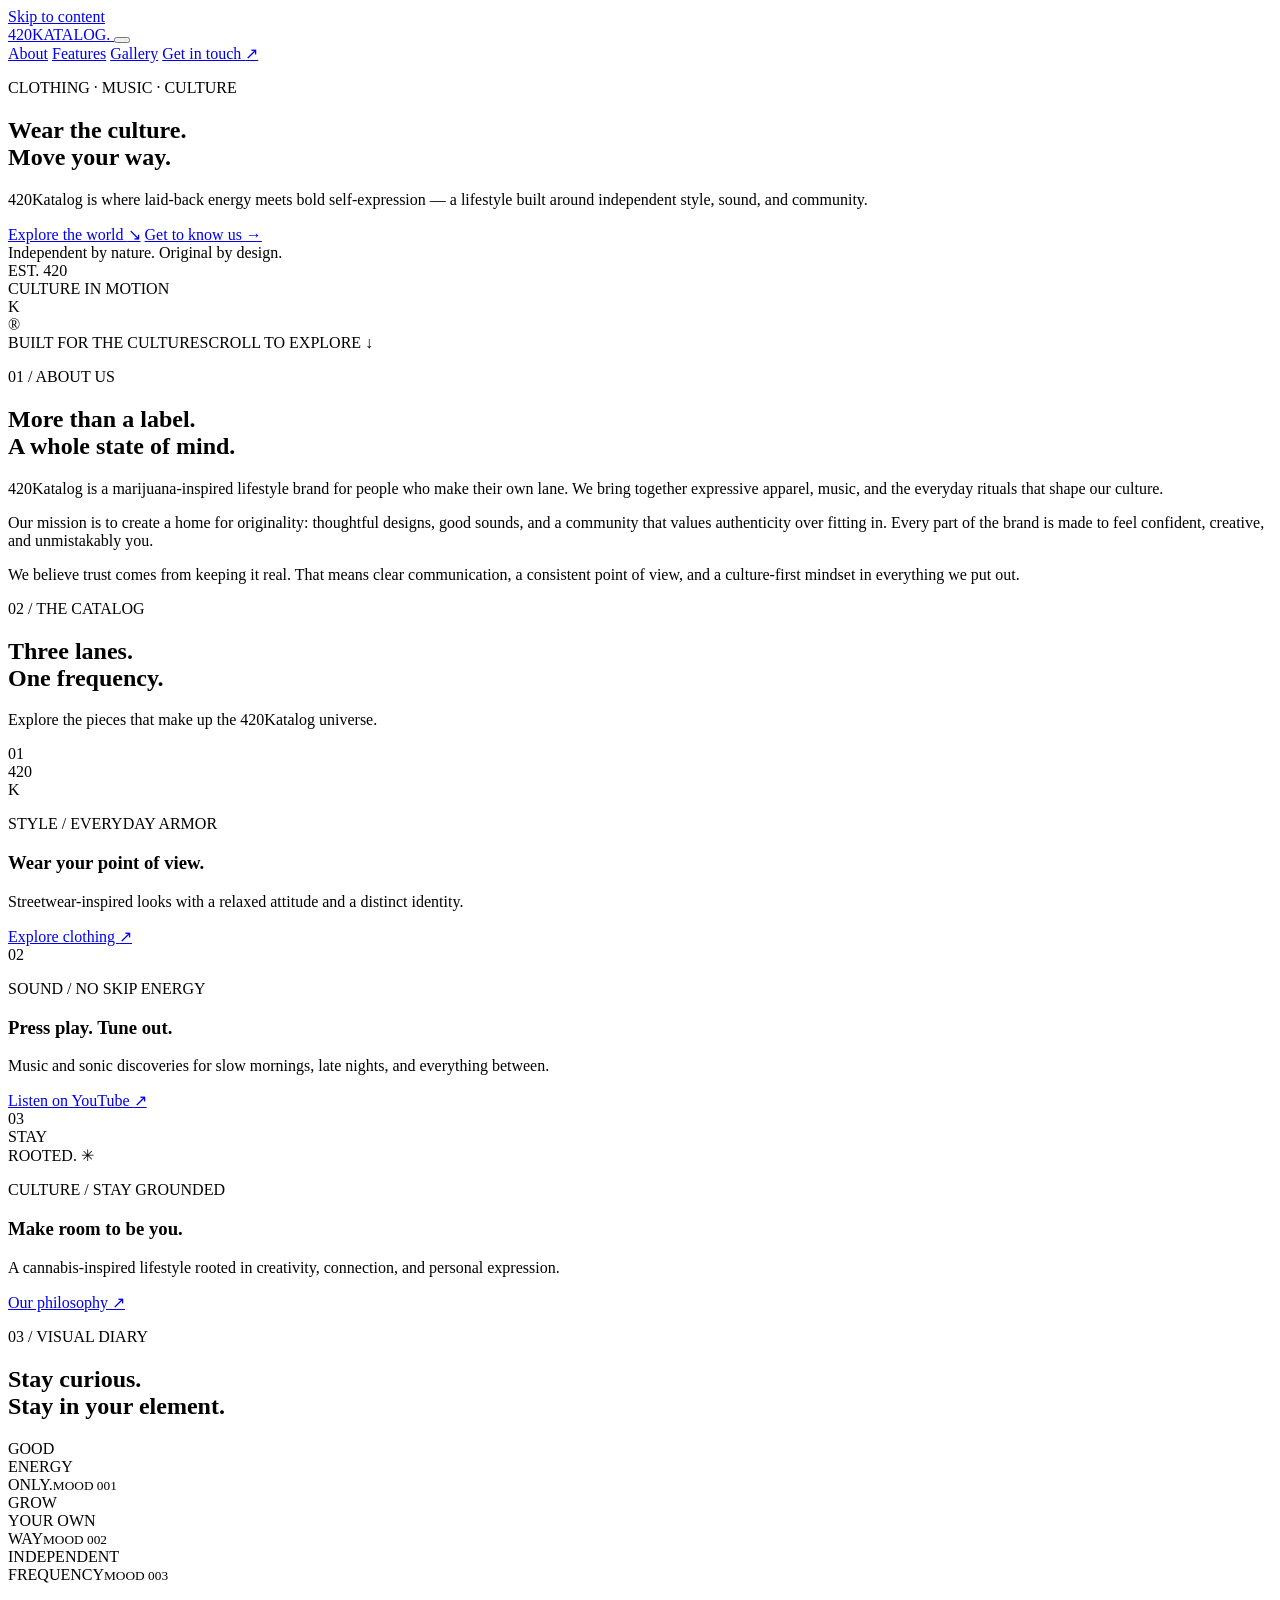
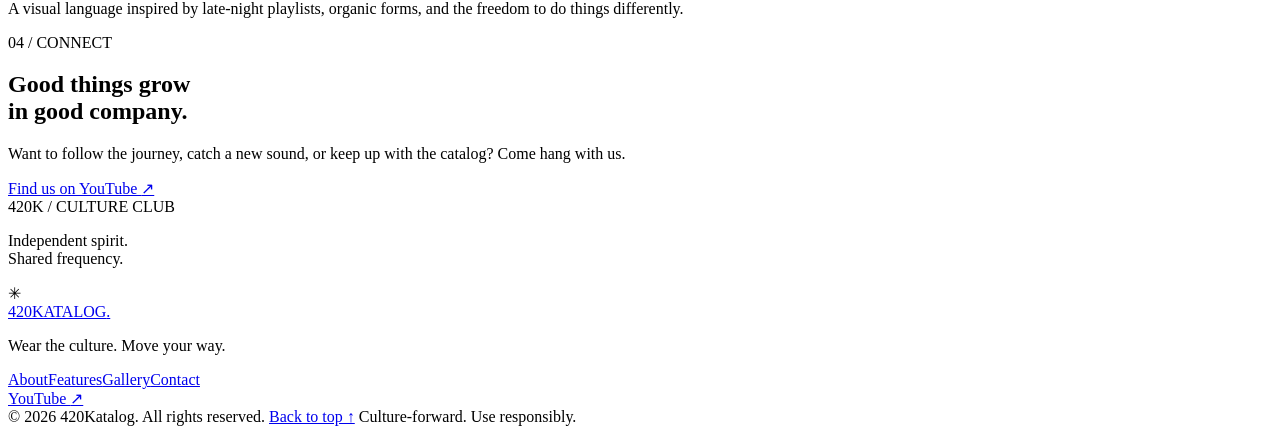
==== index.html @ f1683458 "Add files via upload" ====
<!doctype html>
<html lang="en">
<head>
  <meta charset="utf-8">
  <meta name="viewport" content="width=device-width, initial-scale=1">
  <meta name="theme-color" content="#10130f">
  <meta name="description" content="420Katalog — a cannabis-inspired lifestyle brand bringing together clothing, sound, and culture.">
  <title>420Katalog — Wear the Culture</title>
  <link rel="preconnect" href="https://fonts.googleapis.com">
  <link rel="preconnect" href="https://fonts.gstatic.com" crossorigin>
  <link href="https://fonts.googleapis.com/css2?family=DM+Sans:wght@400;500;600;700&family=Space+Grotesk:wght@400;500;600;700&display=swap" rel="stylesheet">
  <link rel="stylesheet" href="style.css">
  <script src="script.js" defer></script>
</head>
<body>
  <a class="skip-link" href="#main">Skip to content</a>

  <header class="site-header" id="top">
    <div class="nav-wrap container">
      <a class="brand" href="#top" aria-label="420Katalog home">
        <span class="brand-mark" aria-hidden="true">420</span><span class="brand-name">KATALOG<span class="brand-period">.</span></span>
      </a>

      <button class="menu-toggle" type="button" aria-expanded="false" aria-controls="primary-nav" aria-label="Open navigation">
        <span></span><span></span>
      </button>

      <nav class="primary-nav" id="primary-nav" aria-label="Main navigation">
        <a href="#about">About</a>
        <a href="#features">Features</a>
        <a href="#gallery">Gallery</a>
        <a href="#contact" class="nav-contact">Get in touch <span aria-hidden="true">↗</span></a>
      </nav>
    </div>
  </header>

  <main id="main">
    <section class="hero section-shell" aria-labelledby="hero-title">
      <div class="hero-glow hero-glow-one" aria-hidden="true"></div>
      <div class="hero-glow hero-glow-two" aria-hidden="true"></div>
      <div class="hero-grid container">
        <div class="hero-copy">
          <p class="eyebrow"><span class="eyebrow-line"></span> CLOTHING · MUSIC · CULTURE</p>
          <h1 id="hero-title">Wear the culture.<br><span>Move your way.</span></h1>
          <p class="hero-subtitle">420Katalog is where laid-back energy meets bold self-expression — a lifestyle built around independent style, sound, and community.</p>
          <div class="hero-actions">
            <a class="button button-primary" href="#features">Explore the world <span aria-hidden="true">↘</span></a>
            <a class="text-link" href="#about">Get to know us <span aria-hidden="true">→</span></a>
          </div>
          <div class="hero-note"><span class="status-dot"></span> Independent by nature. Original by design.</div>
        </div>

        <div class="hero-art" aria-label="Abstract green botanical-inspired artwork">
          <div class="art-orbit orbit-a"></div>
          <div class="art-orbit orbit-b"></div>
          <div class="art-sun"></div>
          <div class="art-leaf leaf-one"></div>
          <div class="art-leaf leaf-two"></div>
          <div class="art-leaf leaf-three"></div>
          <div class="art-label label-top">EST. 420</div>
          <div class="art-label label-bottom">CULTURE IN MOTION</div>
          <div class="art-stamp">K<br><span>®</span></div>
        </div>
      </div>
      <div class="hero-bottom container">
        <span>BUILT FOR THE CULTURE</span><span class="scroll-cue">SCROLL TO EXPLORE <span aria-hidden="true">↓</span></span>
      </div>
    </section>

    <section class="intro section-pad" id="about" aria-labelledby="about-title">
      <div class="container intro-grid">
        <div>
          <p class="eyebrow">01 / ABOUT US</p>
          <h2 id="about-title">More than a label.<br><span>A whole state of mind.</span></h2>
        </div>
        <div class="intro-copy">
          <p class="lead">420Katalog is a marijuana-inspired lifestyle brand for people who make their own lane. We bring together expressive apparel, music, and the everyday rituals that shape our culture.</p>
          <p>Our mission is to create a home for originality: thoughtful designs, good sounds, and a community that values authenticity over fitting in. Every part of the brand is made to feel confident, creative, and unmistakably you.</p>
          <p>We believe trust comes from keeping it real. That means clear communication, a consistent point of view, and a culture-first mindset in everything we put out.</p>
        </div>
      </div>
    </section>

    <section class="features section-pad" id="features" aria-labelledby="features-title">
      <div class="container">
        <div class="section-heading">
          <div>
            <p class="eyebrow">02 / THE CATALOG</p>
            <h2 id="features-title">Three lanes.<br><span>One frequency.</span></h2>
          </div>
          <p class="section-aside">Explore the pieces that make up the 420Katalog universe.</p>
        </div>

        <div class="feature-grid">
          <article class="feature-card feature-clothing">
            <div class="feature-number">01</div>
            <div class="feature-visual visual-shirt" aria-hidden="true">
              <div class="shirt-shape"><span>420<br>K</span></div>
              <span class="visual-ring"></span>
            </div>
            <div class="feature-content">
              <p class="card-kicker">STYLE / EVERYDAY ARMOR</p>
              <h3>Wear your point of view.</h3>
              <p>Streetwear-inspired looks with a relaxed attitude and a distinct identity.</p>
              <a href="#contact" class="card-link">Explore clothing <span aria-hidden="true">↗</span></a>
            </div>
          </article>

          <article class="feature-card feature-music">
            <div class="feature-number">02</div>
            <div class="feature-visual visual-music" aria-hidden="true">
              <div class="record record-one"></div><div class="record record-two"></div>
              <div class="sound-bars"><i></i><i></i><i></i><i></i><i></i><i></i><i></i><i></i><i></i></div>
            </div>
            <div class="feature-content">
              <p class="card-kicker">SOUND / NO SKIP ENERGY</p>
              <h3>Press play. Tune out.</h3>
              <p>Music and sonic discoveries for slow mornings, late nights, and everything between.</p>
              <a href="https://www.youtube.com/channel/UC2AErrC8AarWDsMdw_WNsXw" target="_blank" rel="noopener noreferrer" class="card-link">Listen on YouTube <span aria-hidden="true">↗</span></a>
            </div>
          </article>

          <article class="feature-card feature-culture">
            <div class="feature-number">03</div>
            <div class="feature-visual visual-culture" aria-hidden="true">
              <div class="culture-circle circle-one"></div><div class="culture-circle circle-two"></div>
              <span class="culture-word">STAY<br>ROOTED.</span>
              <span class="culture-spark">✳</span>
            </div>
            <div class="feature-content">
              <p class="card-kicker">CULTURE / STAY GROUNDED</p>
              <h3>Make room to be you.</h3>
              <p>A cannabis-inspired lifestyle rooted in creativity, connection, and personal expression.</p>
              <a href="#about" class="card-link">Our philosophy <span aria-hidden="true">↗</span></a>
            </div>
          </article>
        </div>
      </div>
    </section>

    <section class="manifesto section-pad" id="gallery" aria-labelledby="gallery-title">
      <div class="container manifesto-inner">
        <p class="eyebrow">03 / VISUAL DIARY</p>
        <h2 id="gallery-title">Stay curious.<br><span>Stay in your element.</span></h2>
        <div class="gallery-strip" aria-label="Abstract brand moodboard">
          <div class="gallery-tile tile-type"><span>GOOD<br>ENERGY<br>ONLY.</span><small>MOOD 001</small></div>
          <div class="gallery-tile tile-green"><div class="tile-sun"></div><span>GROW<br>YOUR OWN<br>WAY</span><small>MOOD 002</small></div>
          <div class="gallery-tile tile-dark"><div class="tile-spiral"></div><span>INDEPENDENT<br>FREQUENCY</span><small>MOOD 003</small></div>
        </div>
        <p class="gallery-caption">A visual language inspired by late-night playlists, organic forms, and the freedom to do things differently.</p>
      </div>
    </section>

    <section class="contact section-pad" id="contact" aria-labelledby="contact-title">
      <div class="container contact-panel">
        <div class="contact-orb" aria-hidden="true"></div>
        <div class="contact-content">
          <p class="eyebrow">04 / CONNECT</p>
          <h2 id="contact-title">Good things grow<br><span>in good company.</span></h2>
          <p>Want to follow the journey, catch a new sound, or keep up with the catalog? Come hang with us.</p>
          <a class="button button-primary" href="https://www.youtube.com/channel/UC2AErrC8AarWDsMdw_WNsXw" target="_blank" rel="noopener noreferrer">Find us on YouTube <span aria-hidden="true">↗</span></a>
        </div>
        <div class="contact-side">
          <span class="contact-index">420K / CULTURE CLUB</span>
          <p>Independent spirit.<br>Shared frequency.</p>
          <span class="contact-symbol" aria-hidden="true">✳</span>
        </div>
      </div>
    </section>
  </main>

  <footer class="site-footer">
    <div class="container footer-main">
      <a class="brand" href="#top" aria-label="420Katalog back to top">
        <span class="brand-mark" aria-hidden="true">420</span><span class="brand-name">KATALOG<span class="brand-period">.</span></span>
      </a>
      <p class="footer-tagline">Wear the culture. Move your way.</p>
      <nav class="footer-nav" aria-label="Footer navigation">
        <a href="#about">About</a><a href="#features">Features</a><a href="#gallery">Gallery</a><a href="#contact">Contact</a>
      </nav>
      <a class="social-link" href="https://www.youtube.com/channel/UC2AErrC8AarWDsMdw_WNsXw" target="_blank" rel="noopener noreferrer">YouTube <span aria-hidden="true">↗</span></a>
    </div>
    <div class="container footer-bottom">
      <span>© <span id="year">2026</span> 420Katalog. All rights reserved.</span>
      <a href="#top">Back to top ↑</a>
      <span class="footer-note">Culture-forward. Use responsibly.</span>
    </div>
  </footer>
</body>
</html>
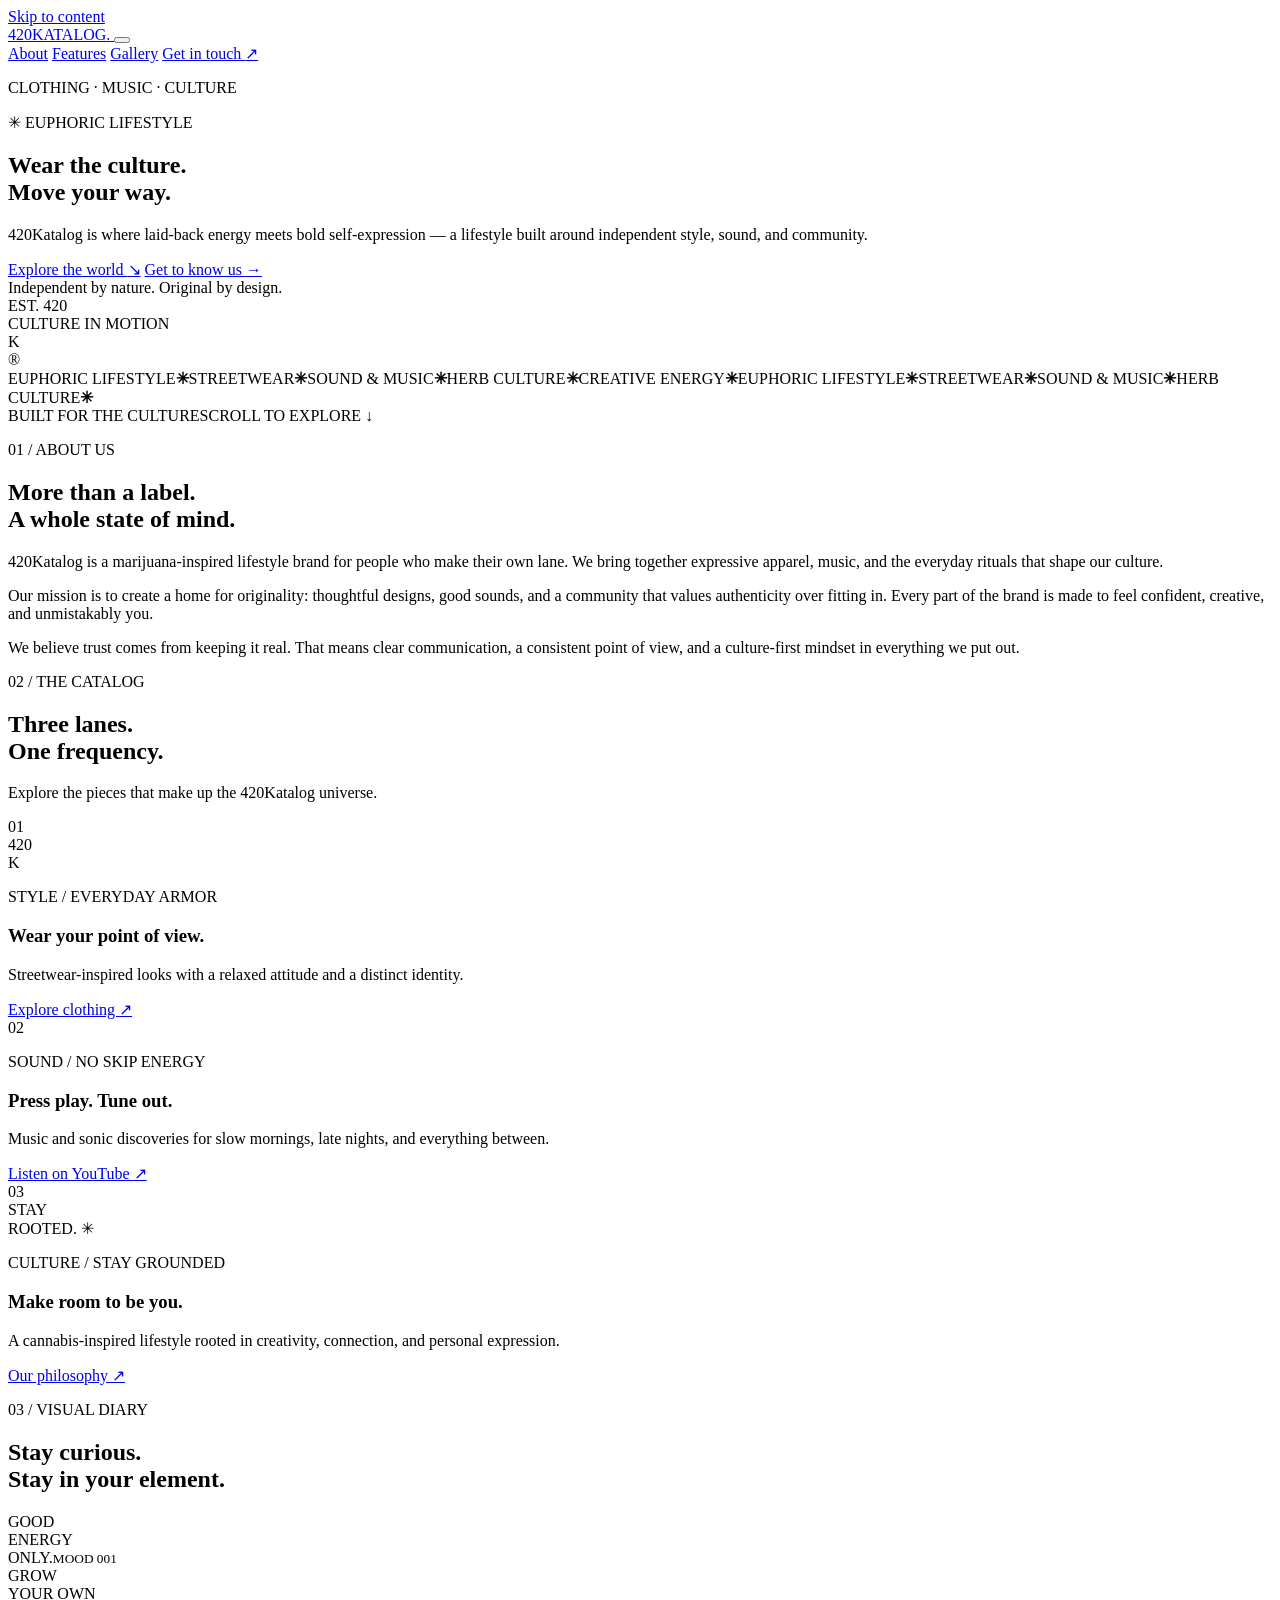
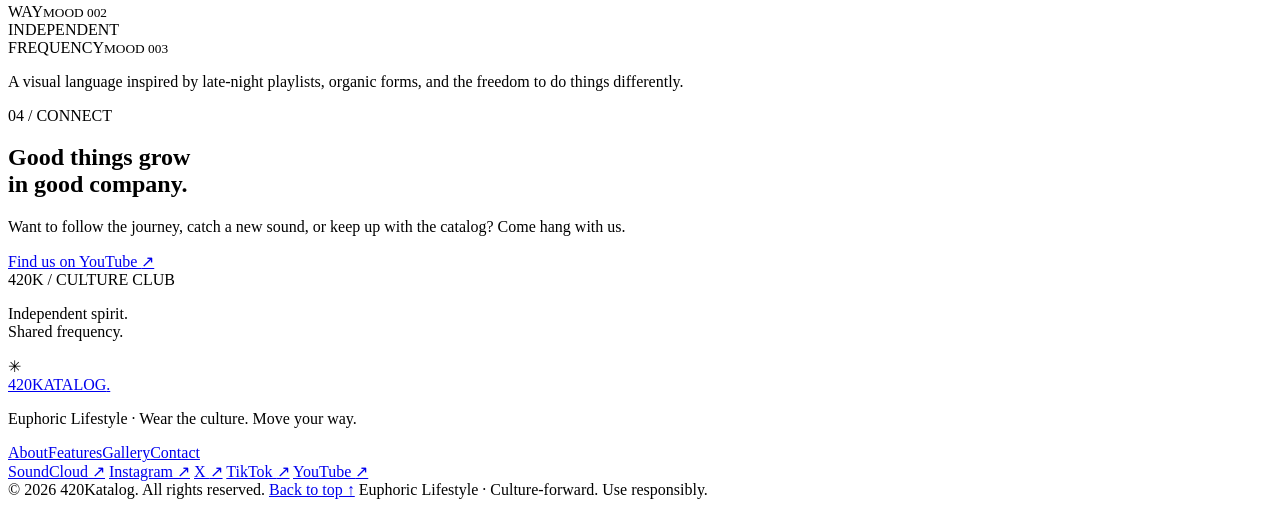
==== commit 0711d46d: "Add files via upload" ====
--- a/index.html
+++ b/index.html
@@ -5,7 +5,7 @@
   <meta name="viewport" content="width=device-width, initial-scale=1">
   <meta name="theme-color" content="#10130f">
   <meta name="description" content="420Katalog — a cannabis-inspired lifestyle brand bringing together clothing, sound, and culture.">
-  <title>420Katalog — Wear the Culture</title>
+  <title>420Katalog — Euphoric Lifestyle</title>
   <link rel="preconnect" href="https://fonts.googleapis.com">
   <link rel="preconnect" href="https://fonts.gstatic.com" crossorigin>
   <link href="https://fonts.googleapis.com/css2?family=DM+Sans:wght@400;500;600;700&family=Space+Grotesk:wght@400;500;600;700&display=swap" rel="stylesheet">
@@ -41,6 +41,7 @@
       <div class="hero-grid container">
         <div class="hero-copy">
           <p class="eyebrow"><span class="eyebrow-line"></span> CLOTHING · MUSIC · CULTURE</p>
+          <p class="slogan-chip"><span aria-hidden="true">✳</span> EUPHORIC LIFESTYLE</p>
           <h1 id="hero-title">Wear the culture.<br><span>Move your way.</span></h1>
           <p class="hero-subtitle">420Katalog is where laid-back energy meets bold self-expression — a lifestyle built around independent style, sound, and community.</p>
           <div class="hero-actions">
@@ -62,6 +63,9 @@
           <div class="art-stamp">K<br><span>®</span></div>
         </div>
       </div>
+      <div class="culture-ticker" aria-label="Euphoric Lifestyle, streetwear, sound, herb, culture">
+      <div class="ticker-track"><span>EUPHORIC LIFESTYLE</span><b>✳</b><span>STREETWEAR</span><b>✳</b><span>SOUND &amp; MUSIC</span><b>✳</b><span>HERB CULTURE</span><b>✳</b><span>CREATIVE ENERGY</span><b>✳</b><span>EUPHORIC LIFESTYLE</span><b>✳</b><span>STREETWEAR</span><b>✳</b><span>SOUND &amp; MUSIC</span><b>✳</b><span>HERB CULTURE</span><b>✳</b></div>
+    </div>
       <div class="hero-bottom container">
         <span>BUILT FOR THE CULTURE</span><span class="scroll-cue">SCROLL TO EXPLORE <span aria-hidden="true">↓</span></span>
       </div>
@@ -174,16 +178,22 @@
       <a class="brand" href="#top" aria-label="420Katalog back to top">
         <span class="brand-mark" aria-hidden="true">420</span><span class="brand-name">KATALOG<span class="brand-period">.</span></span>
       </a>
-      <p class="footer-tagline">Wear the culture. Move your way.</p>
+      <p class="footer-tagline">Euphoric Lifestyle<span> · Wear the culture. Move your way.</span></p>
       <nav class="footer-nav" aria-label="Footer navigation">
         <a href="#about">About</a><a href="#features">Features</a><a href="#gallery">Gallery</a><a href="#contact">Contact</a>
       </nav>
-      <a class="social-link" href="https://www.youtube.com/channel/UC2AErrC8AarWDsMdw_WNsXw" target="_blank" rel="noopener noreferrer">YouTube <span aria-hidden="true">↗</span></a>
+      <nav class="social-links" aria-label="420Katalog social media">
+        <a class="social-link" href="https://soundcloud.com/xansinmyksubis" target="_blank" rel="noopener noreferrer">SoundCloud <span aria-hidden="true">↗</span></a>
+        <a class="social-link" href="https://www.instagram.com/whon_4dhawin/" target="_blank" rel="noopener noreferrer">Instagram <span aria-hidden="true">↗</span></a>
+        <a class="social-link" href="https://x.com/wangan_whon" target="_blank" rel="noopener noreferrer">X <span aria-hidden="true">↗</span></a>
+        <a class="social-link" href="https://www.tiktok.com/@whon4_dhawin" target="_blank" rel="noopener noreferrer">TikTok <span aria-hidden="true">↗</span></a>
+        <a class="social-link" href="https://www.youtube.com/channel/UC2AErrC8AarWDsMdw_WNsXw" target="_blank" rel="noopener noreferrer">YouTube <span aria-hidden="true">↗</span></a>
+      </nav>
     </div>
     <div class="container footer-bottom">
       <span>© <span id="year">2026</span> 420Katalog. All rights reserved.</span>
       <a href="#top">Back to top ↑</a>
-      <span class="footer-note">Culture-forward. Use responsibly.</span>
+      <span class="footer-note">Euphoric Lifestyle · Culture-forward. Use responsibly.</span>
     </div>
   </footer>
 </body>
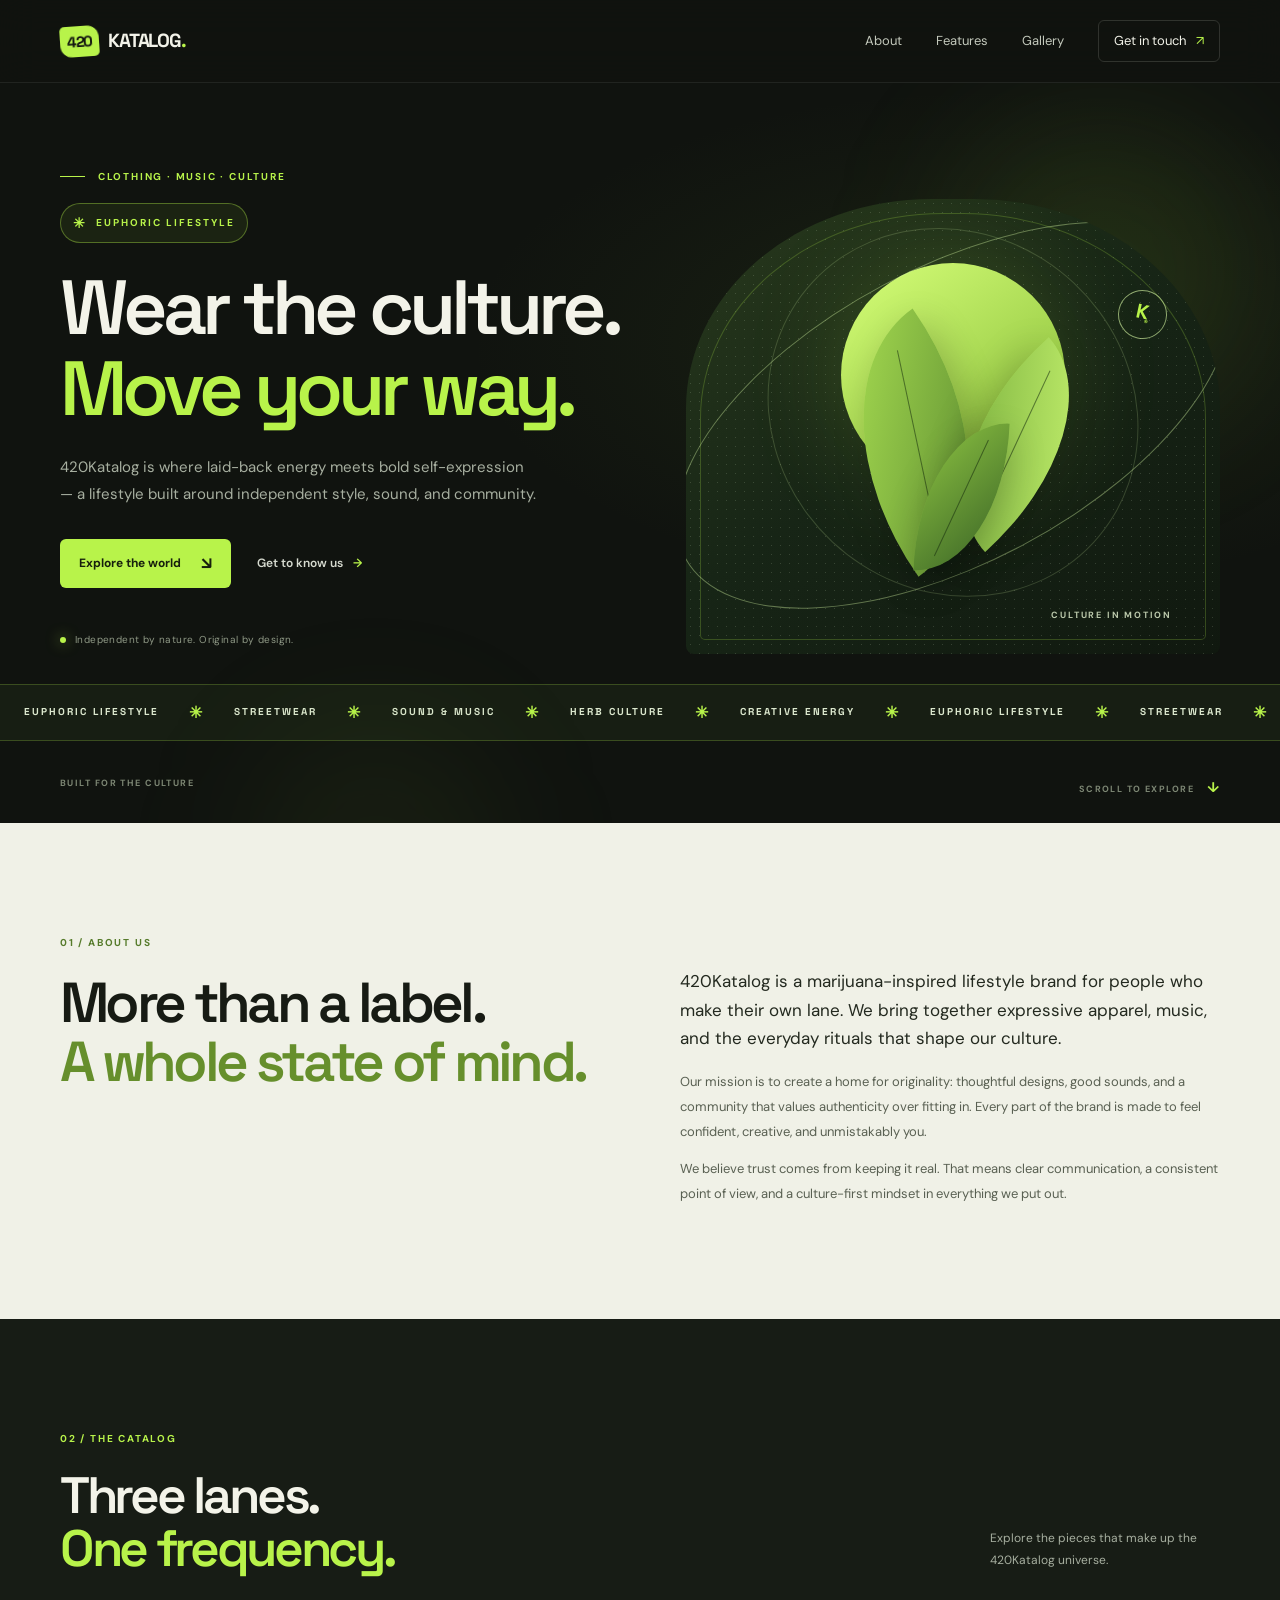
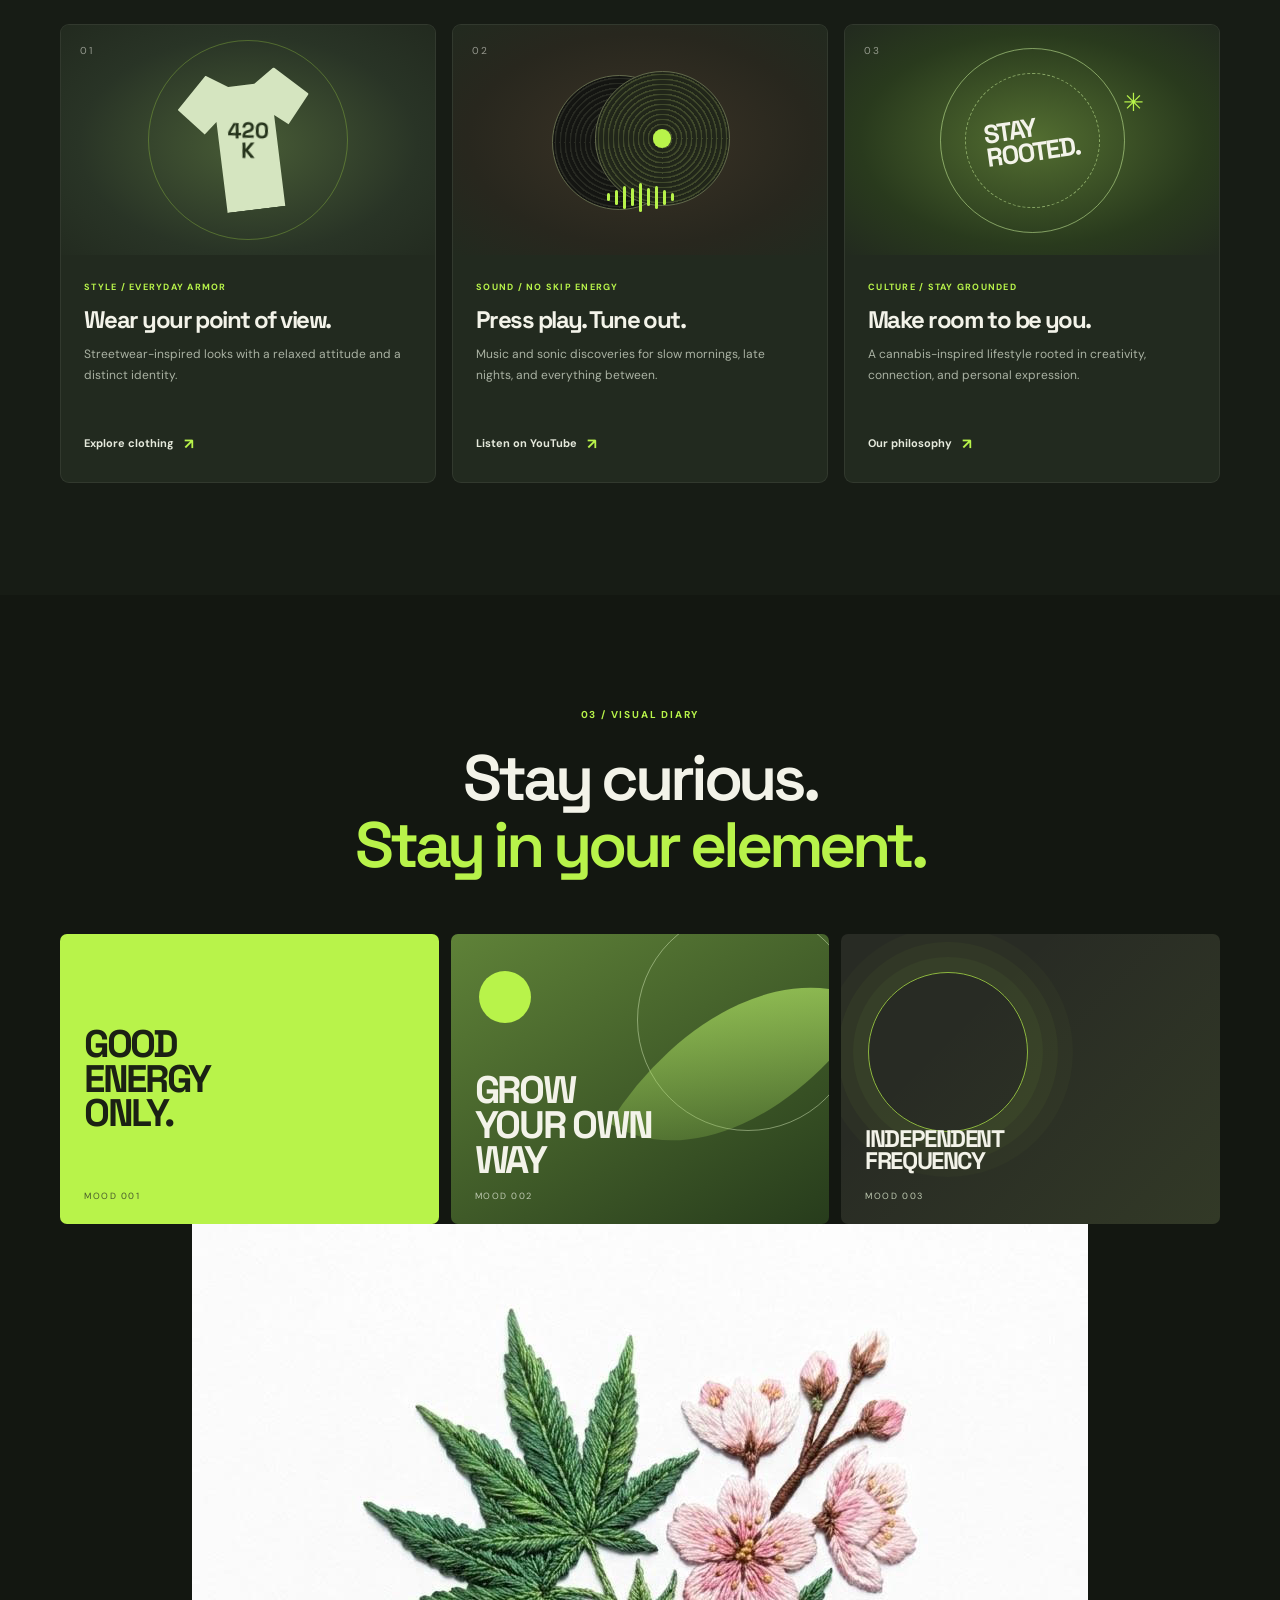
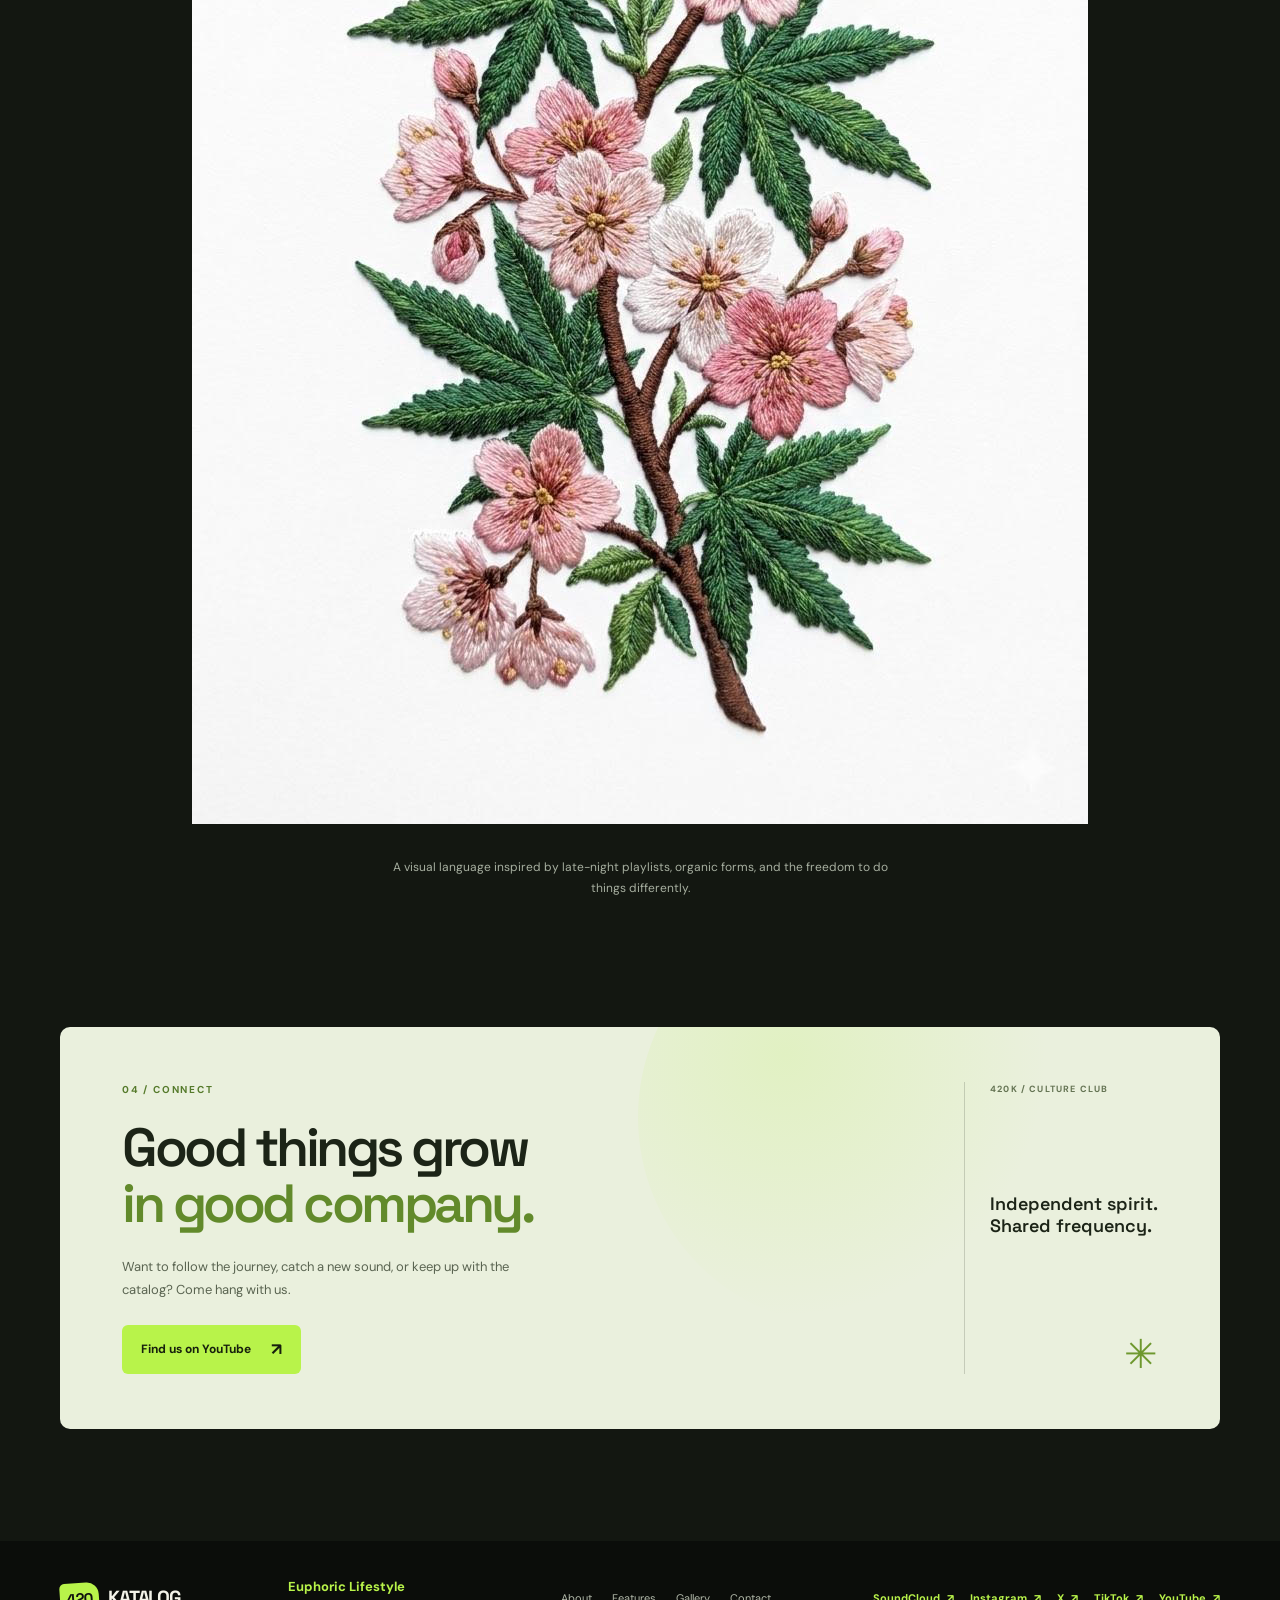
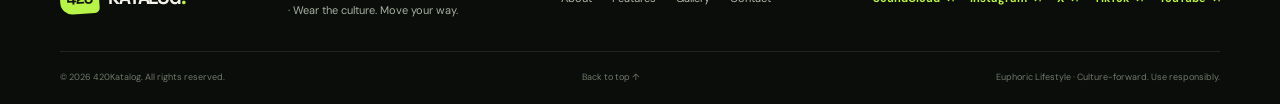
==== commit 84a131de: "Add cherry blossom image to gallery section" ====
--- a/index.html
+++ b/index.html
@@ -151,6 +151,9 @@
           <div class="gallery-tile tile-green"><div class="tile-sun"></div><span>GROW<br>YOUR OWN<br>WAY</span><small>MOOD 002</small></div>
           <div class="gallery-tile tile-dark"><div class="tile-spiral"></div><span>INDEPENDENT<br>FREQUENCY</span><small>MOOD 003</small></div>
         </div>
+        <div class="gallery-photo">
+    <img src="cherry%20blossom.jpg" alt="Cherry blossom embroidery with green leaves">
+</div>
         <p class="gallery-caption">A visual language inspired by late-night playlists, organic forms, and the freedom to do things differently.</p>
       </div>
     </section>
--- a/style.css
+++ b/style.css
@@ -0,0 +1,238 @@
+/* 420Katalog — responsive single-page brand site */
+:root {
+  --bg: #10130f;
+  --bg-soft: #171c15;
+  --panel: #1d241b;
+  --text: #f3f3e9;
+  --muted: #a7afa0;
+  --green: #b8f34a;
+  --green-dark: #6e9f24;
+  --line: rgba(243, 243, 233, .14);
+  --font-display: "Space Grotesk", Arial, sans-serif;
+  --font-body: "DM Sans", Arial, sans-serif;
+  --container: 1160px;
+}
+* { box-sizing: border-box; }
+html { scroll-behavior: smooth; scroll-padding-top: 88px; }
+body { margin: 0; background: var(--bg); color: var(--text); font-family: var(--font-body); line-height: 1.6; -webkit-font-smoothing: antialiased; }
+a { color: inherit; text-decoration: none; }
+button, a { -webkit-tap-highlight-color: transparent; }
+a:focus-visible, button:focus-visible { outline: 2px solid var(--green); outline-offset: 4px; }
+.container { width: min(var(--container), calc(100% - 48px)); margin-inline: auto; }
+.section-pad { padding: 112px 0; }
+.skip-link { position: absolute; top: -60px; left: 16px; z-index: 100; padding: 10px 14px; color: var(--bg); background: var(--green); border-radius: 8px; }
+.skip-link:focus { top: 12px; }
+.site-header { position: sticky; top: 0; z-index: 50; background: rgba(16, 19, 15, .88); backdrop-filter: blur(18px); border-bottom: 1px solid rgba(243,243,233,.08); }
+.nav-wrap { min-height: 82px; display: flex; align-items: center; justify-content: space-between; gap: 28px; }
+.brand { display: inline-flex; align-items: center; gap: 9px; flex-shrink: 0; font-family: var(--font-display); font-weight: 700; letter-spacing: -.05em; }
+.brand-mark { display: grid; place-items: center; width: 39px; height: 31px; background: var(--green); color: var(--bg); font-size: 15px; letter-spacing: -.08em; border-radius: 5px 12px 5px 12px; transform: rotate(-4deg); }
+.brand-name { font-size: 19px; letter-spacing: -.06em; }
+.brand-period { color: var(--green); }
+.primary-nav { display: flex; align-items: center; gap: 34px; font-size: 13px; color: #c4c9bc; }
+.primary-nav a, .footer-nav a, .social-link { transition: color .2s ease; }
+.primary-nav a:hover, .footer-nav a:hover, .social-link:hover { color: var(--green); }
+.nav-contact { border: 1px solid var(--line); padding: 10px 15px; border-radius: 6px; color: var(--text) !important; }
+.nav-contact span { color: var(--green); margin-left: 7px; }
+.menu-toggle { display: none; }
+.hero { position: relative; overflow: hidden; padding: 86px 0 24px; background: radial-gradient(ellipse at 77% 35%, rgba(87, 125, 42, .14), transparent 37%), var(--bg); }
+.hero-grid { position: relative; z-index: 1; min-height: 500px; display: grid; grid-template-columns: 1.04fr .96fr; align-items: center; gap: 48px; }
+.hero-copy { padding: 0 0 36px; }
+.eyebrow { margin: 0 0 22px; color: var(--green); font-size: 10px; font-weight: 700; letter-spacing: .18em; }
+.eyebrow-line { display: inline-block; width: 25px; height: 1px; margin: 0 9px 3px 0; background: var(--green); }
+h1, h2, h3, p { margin-top: 0; }
+h1, h2, h3 { font-family: var(--font-display); letter-spacing: -.065em; line-height: 1.05; }
+h1 { max-width: 680px; margin-bottom: 25px; font-size: clamp(3.3rem, 6vw, 5.7rem); font-weight: 600; }
+h1 span, h2 span { color: var(--green); }
+.hero-subtitle { max-width: 480px; color: var(--muted); font-size: 15px; line-height: 1.8; }
+.hero-actions { display: flex; align-items: center; flex-wrap: wrap; gap: 26px; margin-top: 31px; }
+.button { min-height: 49px; display: inline-flex; align-items: center; justify-content: center; gap: 20px; padding: 0 19px; border-radius: 6px; font-size: 12px; font-weight: 700; transition: transform .2s ease, background .2s ease; }
+.button:hover { transform: translateY(-2px); }
+.button-primary { background: var(--green); color: #17200d; }
+.button-primary:hover { background: #cbff6b; }
+.button span { font-size: 17px; }
+.text-link { color: #d7dbd0; font-size: 12px; font-weight: 600; }
+.text-link span { color: var(--green); padding-left: 7px; }
+.hero-note { display: flex; align-items: center; gap: 9px; margin-top: 44px; color: #8f9986; font-size: 10px; letter-spacing: .04em; }
+.status-dot { width: 6px; height: 6px; border-radius: 50%; background: var(--green); box-shadow: 0 0 14px rgba(184,243,74,.65); }
+.hero-art { position: relative; height: 455px; overflow: hidden; border-radius: 46% 46% 8px 8px; background: linear-gradient(145deg, #293a1d 0%, #172516 48%, #10180f 100%); isolation: isolate; }
+.hero-art::before { content: ""; position: absolute; inset: 0; opacity: .23; background-image: radial-gradient(rgba(240,255,220,.65) .6px, transparent .6px); background-size: 9px 9px; mix-blend-mode: screen; }
+.hero-art::after { content: ""; position: absolute; inset: 14px; border: 1px solid rgba(184,243,74,.22); border-radius: 48% 48% 5px 5px; }
+.art-glow, .hero-glow { position: absolute; border-radius: 50%; filter: blur(70px); pointer-events: none; }
+.hero-glow-one { width: 300px; height: 300px; right: 2%; top: 5%; background: rgba(126,180,52,.12); }
+.hero-glow-two { width: 240px; height: 240px; left: 20%; bottom: -150px; background: rgba(126,180,52,.08); }
+.art-sun { position: absolute; top: 14%; left: 29%; width: 42%; aspect-ratio: 1; border-radius: 50%; background: linear-gradient(145deg, #d6ff78, #80b632); box-shadow: 0 0 100px rgba(184,243,74,.19); }
+.art-orbit { position: absolute; z-index: 2; border: 1px solid rgba(222,255,169,.38); border-radius: 50%; transform: rotate(-28deg); }
+.orbit-a { inset: 15% -7% 20% -7%; }
+.orbit-b { inset: 8% 14% 14% 14%; transform: rotate(43deg); border-color: rgba(222,255,169,.18); }
+.art-leaf { position: absolute; z-index: 3; background: linear-gradient(135deg, #b7ee58, #4c7a29); border-radius: 100% 0 100% 0; box-shadow: 0 14px 38px rgba(0,0,0,.22); }
+.art-leaf::after { content: ""; position: absolute; left: 50%; top: 8%; width: 1px; height: 85%; background: rgba(20,42,14,.55); transform: rotate(23deg); }
+.leaf-one { width: 28%; height: 49%; top: 29%; left: 29%; transform: rotate(-35deg); }
+.leaf-two { width: 22%; height: 42%; top: 33%; left: 51%; transform: rotate(48deg) scaleX(-1); background: linear-gradient(135deg, #d4ff78, #669e30); }
+.leaf-three { width: 17%; height: 33%; top: 49%; left: 43%; transform: rotate(2deg); background: linear-gradient(135deg, #91c843, #355e24); }
+.art-label { position: absolute; z-index: 4; color: rgba(240,255,220,.76); font-size: 9px; font-weight: 700; letter-spacing: .2em; }
+.label-top { top: 7%; left: 9%; }
+.label-bottom { bottom: 7%; right: 9%; }
+.art-stamp { position: absolute; z-index: 4; right: 10%; top: 20%; display: grid; place-content: center; width: 49px; height: 49px; border: 1px solid rgba(222,255,169,.6); border-radius: 50%; color: var(--green); font-family: var(--font-display); font-weight: 700; font-size: 20px; line-height: .8; text-align: center; transform: rotate(12deg); }
+.art-stamp span { font-family: var(--font-body); font-size: 8px; text-align: right; }
+.hero-bottom { display: flex; justify-content: space-between; padding-top: 35px; color: #7d8774; font-size: 9px; font-weight: 700; letter-spacing: .16em; }
+.scroll-cue span { color: var(--green); margin-left: 9px; font-size: 14px; }
+.intro { background: #f0f1e7; color: #171b14; }
+.intro .eyebrow { color: #567b2b; }
+.intro-grid { display: grid; grid-template-columns: 1fr 1fr; gap: 80px; }
+h2 { margin-bottom: 0; font-size: clamp(2.5rem, 4.4vw, 4.15rem); font-weight: 600; }
+.intro h2 span { color: #668f2c; }
+.intro-copy { padding-top: 32px; color: #596052; font-size: 13px; line-height: 1.9; }
+.intro-copy .lead { color: #23291f; font-size: 17px; line-height: 1.7; }
+.intro-copy p:last-child { margin-bottom: 0; }
+.features { background: var(--bg-soft); }
+.section-heading { display: flex; align-items: end; justify-content: space-between; gap: 30px; margin-bottom: 48px; }
+.section-heading h2 { font-size: clamp(2.5rem, 4vw, 3.8rem); }
+.section-aside { max-width: 230px; margin-bottom: 5px; color: var(--muted); font-size: 12px; line-height: 1.8; }
+.feature-grid { display: grid; grid-template-columns: repeat(3, 1fr); gap: 16px; }
+.feature-card { position: relative; overflow: hidden; background: #222a1f; border: 1px solid rgba(243,243,233,.07); border-radius: 9px; }
+.feature-number { position: absolute; top: 18px; left: 19px; z-index: 2; color: rgba(243,243,233,.55); font-size: 10px; letter-spacing: .15em; }
+.feature-visual { position: relative; display: grid; place-items: center; height: 230px; overflow: hidden; }
+.visual-shirt { background: radial-gradient(ellipse at 50% 52%, #485c36, #293426 64%, #222a1f); }
+.shirt-shape { position: relative; z-index: 1; width: 132px; height: 139px; display: grid; place-items: center; background: #d5e5c0; clip-path: polygon(24% 0, 40% 10%, 60% 10%, 76% 0, 100% 22%, 82% 42%, 72% 34%, 72% 100%, 28% 100%, 28% 34%, 18% 42%, 0 22%); transform: rotate(-7deg); filter: drop-shadow(0 12px 18px rgba(0,0,0,.3)); }
+.shirt-shape span { color: #25331b; font-family: var(--font-display); font-size: 22px; font-weight: 700; line-height: .9; text-align: center; transform: rotate(7deg); }
+.visual-ring { position: absolute; width: 200px; height: 200px; border: 1px solid rgba(184,243,74,.28); border-radius: 50%; }
+.visual-music { background: radial-gradient(ellipse at 50% 50%, #3b3326, #28271e 65%, #222a1f); }
+.record { position: absolute; width: 135px; height: 135px; border-radius: 50%; background: repeating-radial-gradient(circle, #141512 0 3px, #282a23 4px 5px); border: 1px solid #646b4d; }
+.record-one { transform: translate(-21px, 2px); }
+.record-two { transform: translate(22px, -2px); background: repeating-radial-gradient(circle, #21261a 0 3px, #414a2c 4px 5px); }
+.record::after { content: ""; position: absolute; top: 43%; left: 43%; width: 14%; height: 14%; border-radius: 50%; background: var(--green); }
+.sound-bars { position: absolute; z-index: 2; bottom: 43px; display: flex; align-items: center; gap: 5px; height: 30px; }
+.sound-bars i { width: 3px; border-radius: 5px; background: var(--green); }
+.sound-bars i:nth-child(1), .sound-bars i:nth-child(9) { height: 8px; }
+.sound-bars i:nth-child(2), .sound-bars i:nth-child(8) { height: 15px; }
+.sound-bars i:nth-child(3), .sound-bars i:nth-child(7) { height: 23px; }
+.sound-bars i:nth-child(4), .sound-bars i:nth-child(6) { height: 18px; }
+.sound-bars i:nth-child(5) { height: 29px; }
+.visual-culture { background: radial-gradient(ellipse at 50% 50%, #536e31, #293a1d 65%, #222a1f); }
+.culture-circle { position: absolute; border: 1px solid rgba(216,255,166,.5); border-radius: 50%; }
+.circle-one { width: 185px; height: 185px; }
+.circle-two { width: 135px; height: 135px; border-style: dashed; }
+.culture-word { position: relative; z-index: 2; font-family: var(--font-display); font-size: 26px; font-weight: 700; line-height: .91; letter-spacing: -.06em; transform: rotate(-8deg); }
+.culture-spark { position: absolute; right: 20%; top: 25%; color: var(--green); font-size: 25px; }
+.feature-content { padding: 25px 23px 26px; }
+.card-kicker { margin-bottom: 12px; color: var(--green); font-size: 9px; font-weight: 700; letter-spacing: .14em; }
+.feature-content h3 { margin-bottom: 12px; font-size: 24px; }
+.feature-content p:not(.card-kicker) { min-height: 62px; margin-bottom: 23px; color: #aab2a3; font-size: 12px; line-height: 1.8; }
+.card-link { display: inline-flex; gap: 10px; align-items: center; color: #e5e9dc; font-size: 11px; font-weight: 700; }
+.card-link span { color: var(--green); font-size: 15px; transition: transform .2s ease; }
+.card-link:hover span { transform: translate(3px, -3px); }
+.manifesto { background: #131711; }
+.manifesto-inner { text-align: center; }
+.manifesto h2 { font-size: clamp(2.8rem, 5vw, 4.6rem); }
+.gallery-strip { display: grid; grid-template-columns: 1fr 1fr 1fr; gap: 12px; margin-top: 55px; text-align: left; }
+.gallery-tile { position: relative; min-height: 290px; overflow: hidden; padding: 24px; border-radius: 7px; }
+.gallery-tile > span { position: relative; z-index: 2; display: block; font-family: var(--font-display); font-size: clamp(1.7rem, 3vw, 2.7rem); font-weight: 700; line-height: .91; letter-spacing: -.06em; }
+.gallery-tile small { position: absolute; bottom: 21px; left: 24px; font-size: 9px; letter-spacing: .17em; }
+.tile-type { display: flex; flex-direction: column; justify-content: center; color: #1b2114; background: var(--green); }
+.tile-type small { color: #485a2c; }
+.tile-green { background: linear-gradient(150deg, #5f8238, #273c1c); }
+.tile-green::before { content: ""; position: absolute; width: 220px; height: 220px; right: -30px; top: -25px; border: 1px solid rgba(235,255,208,.42); border-radius: 50%; }
+.tile-green::after { content: ""; position: absolute; width: 160px; height: 240px; right: 8px; top: 10px; border-radius: 100% 0 100% 0; background: linear-gradient(145deg, rgba(199,255,112,.75), rgba(37,75,23,.12)); transform: rotate(32deg); }
+.tile-green > span { margin-top: 115px; }
+.tile-green small, .tile-dark small { color: #c0cbb3; }
+.tile-sun { position: absolute; top: 37px; left: 28px; width: 52px; height: 52px; border-radius: 50%; background: var(--green); }
+.tile-dark { background: #282b24; }
+.tile-dark::before { content: ""; position: absolute; inset: 0; background: linear-gradient(135deg, transparent 30%, rgba(184,243,74,.07)); }
+.tile-dark > span { margin-top: 170px; font-size: 24px; }
+.tile-spiral { position: absolute; top: 38px; left: 27px; width: 160px; height: 160px; border: 1px solid rgba(184,243,74,.7); border-radius: 50%; box-shadow: 0 0 0 15px rgba(184,243,74,.04), 0 0 0 30px rgba(184,243,74,.035), 0 0 0 45px rgba(184,243,74,.025); }
+.gallery-caption { max-width: 510px; margin: 25px auto 0; color: var(--muted); font-size: 12px; line-height: 1.8; }
+.contact { padding-top: 15px; background: #131711; }
+.contact-panel { position: relative; display: flex; align-items: center; justify-content: space-between; min-height: 365px; overflow: hidden; padding: 55px 62px; border-radius: 10px; background: #eaf0dd; color: #1c2417; }
+.contact-content { position: relative; z-index: 2; max-width: 560px; }
+.contact .eyebrow { color: #557a2b; }
+.contact h2 { font-size: clamp(2.5rem, 4.2vw, 3.8rem); }
+.contact h2 span { color: #628a2b; }
+.contact-content > p:not(.eyebrow) { max-width: 400px; margin: 22px 0 24px; color: #5a6451; font-size: 13px; line-height: 1.8; }
+.contact-side { position: relative; z-index: 2; align-self: stretch; display: flex; flex-direction: column; justify-content: space-between; min-width: 175px; padding-left: 25px; border-left: 1px solid rgba(28,36,23,.18); }
+.contact-index { color: #647353; font-size: 9px; font-weight: 700; letter-spacing: .13em; }
+.contact-side p { margin: auto 0; font-family: var(--font-display); font-size: 18px; font-weight: 600; line-height: 1.25; }
+.contact-symbol { align-self: flex-end; color: #6e982e; font-size: 40px; line-height: 1; }
+.contact-orb { position: absolute; right: 14%; top: -120px; width: 420px; height: 420px; border-radius: 50%; background: radial-gradient(circle at 35% 35%, rgba(184,243,74,.18), transparent 68%); pointer-events: none; }
+.site-footer { padding: 36px 0 20px; background: #0b0d0a; }
+.footer-main { display: flex; align-items: center; justify-content: space-between; gap: 25px; padding-bottom: 31px; }
+.footer-tagline { margin: 0; color: #7f8976; font-size: 11px; }
+.footer-nav { display: flex; flex-wrap: wrap; gap: 20px; color: #b2b9aa; font-size: 11px; }
+.social-links { display: flex; flex-wrap: wrap; align-items: center; justify-content: flex-end; gap: 12px 16px; }
+.social-link { color: var(--green); font-size: 11px; font-weight: 700; white-space: nowrap; }
+.social-link span { margin-left: 4px; }
+.footer-bottom { display: flex; align-items: center; justify-content: space-between; gap: 20px; padding-top: 18px; border-top: 1px solid rgba(243,243,233,.1); color: #70796a; font-size: 9px; }
+.footer-bottom a:hover { color: var(--green); }
+.footer-note { text-align: right; }
+
+@media (max-width: 900px) {
+  .section-pad { padding: 85px 0; }
+  .hero { padding-top: 65px; }
+  .hero-grid { grid-template-columns: 1fr .8fr; gap: 28px; min-height: 430px; }
+  .hero-art { height: 380px; }
+  h1 { font-size: clamp(3rem, 7vw, 4.7rem); }
+  .intro-grid { gap: 40px; }
+  .feature-grid { gap: 12px; }
+  .feature-visual { height: 190px; }
+  .feature-content { padding: 22px 17px; }
+  .feature-content h3 { font-size: 21px; }
+  .contact-panel { padding: 45px 38px; }
+  .footer-main { flex-wrap: wrap; }
+  .social-links { justify-content: flex-start; width: 100%; }
+}
+@media (max-width: 680px) {
+  .container { width: min(var(--container), calc(100% - 36px)); }
+  .section-pad { padding: 70px 0; }
+  .nav-wrap { min-height: 70px; }
+  .menu-toggle { display: flex; flex-direction: column; justify-content: center; gap: 6px; width: 42px; height: 42px; border: 1px solid var(--line); border-radius: 6px; background: transparent; cursor: pointer; }
+  .menu-toggle span { display: block; width: 17px; height: 1px; margin-inline: auto; background: var(--text); transition: transform .2s ease; }
+  .menu-toggle[aria-expanded="true"] span:first-child { transform: translateY(3.5px) rotate(45deg); }
+  .menu-toggle[aria-expanded="true"] span:last-child { transform: translateY(-3.5px) rotate(-45deg); }
+  .primary-nav { position: absolute; top: 69px; left: 0; right: 0; display: none; align-items: stretch; gap: 0; padding: 10px 18px 18px; background: rgba(16,19,15,.98); border-bottom: 1px solid var(--line); }
+  .primary-nav.is-open { display: flex; flex-direction: column; }
+  .primary-nav a { padding: 14px 5px; border-bottom: 1px solid rgba(243,243,233,.07); }
+  .primary-nav .nav-contact { margin-top: 10px; padding: 12px 14px; border: 1px solid var(--line); }
+  .hero { padding-top: 50px; }
+  .hero-grid { grid-template-columns: 1fr; gap: 24px; }
+  .hero-copy { padding-bottom: 0; }
+  h1 { font-size: clamp(3rem, 13vw, 4.7rem); }
+  .hero-subtitle { font-size: 14px; }
+  .hero-note { margin-top: 30px; }
+  .hero-art { height: 350px; width: min(100%, 420px); margin-inline: auto; }
+  .hero-bottom { padding-top: 26px; font-size: 8px; }
+  .intro-grid { grid-template-columns: 1fr; gap: 15px; }
+  .intro-copy { padding-top: 15px; }
+  .intro-copy .lead { font-size: 16px; }
+  .section-heading { display: block; margin-bottom: 32px; }
+  .section-aside { margin-top: 20px; }
+  .feature-grid { grid-template-columns: 1fr; gap: 15px; }
+  .feature-visual { height: 235px; }
+  .feature-content { padding: 24px; }
+  .feature-content p:not(.card-kicker) { min-height: auto; }
+  .gallery-strip { grid-template-columns: 1fr; gap: 12px; margin-top: 35px; }
+  .gallery-tile { min-height: 245px; }
+  .tile-green > span { margin-top: 95px; }
+  .tile-dark > span { margin-top: 145px; }
+  .contact { padding-top: 0; }
+  .contact-panel { display: block; padding: 38px 26px; }
+  .contact-side { min-height: 145px; margin-top: 35px; padding: 20px 0 0; border-left: 0; border-top: 1px solid rgba(28,36,23,.18); }
+  .contact-side p { margin: 18px 0; }
+  .contact-symbol { position: absolute; right: 0; bottom: 0; }
+  .footer-main { align-items: flex-start; flex-direction: column; gap: 19px; }
+  .footer-nav { gap: 17px; }
+  .footer-bottom { align-items: flex-start; flex-direction: column; gap: 10px; }
+  .footer-note { text-align: left; }
+}
+@media (prefers-reduced-motion: reduce) {
+  *, *::before, *::after { scroll-behavior: auto !important; transition-duration: .01ms !important; animation-duration: .01ms !important; animation-iteration-count: 1 !important; }
+}
+
+
+/* Slogan and culture ticker */
+.slogan-chip { display: inline-flex; align-items: center; gap: 9px; margin: -4px 0 24px; padding: 8px 12px; border: 1px solid rgba(184,243,74,.36); border-radius: 999px; color: var(--green); background: rgba(184,243,74,.07); font-size: 10px; font-weight: 700; letter-spacing: .2em; }
+.slogan-chip span { font-size: 14px; }
+.culture-ticker { overflow: hidden; border-top: 1px solid rgba(184,243,74,.22); border-bottom: 1px solid rgba(184,243,74,.22); background: #171e13; }
+.ticker-track { display: flex; align-items: center; justify-content: space-around; gap: 30px; width: max-content; min-width: 100%; padding: 15px 24px; color: #dce8ce; font-family: var(--font-display); font-size: 10px; font-weight: 700; letter-spacing: .2em; white-space: nowrap; }
+.ticker-track b { color: var(--green); font-size: 16px; }
+.footer-tagline { color: var(--green); font-size: 13px; font-weight: 700; }
+.footer-tagline span { display: block; margin-top: 4px; color: var(--muted); font-size: 11px; font-weight: 400; }
+@media (max-width: 600px) { .slogan-chip { margin-bottom: 18px; font-size: 9px; } .ticker-track { gap: 20px; padding-block: 13px; font-size: 9px; } }
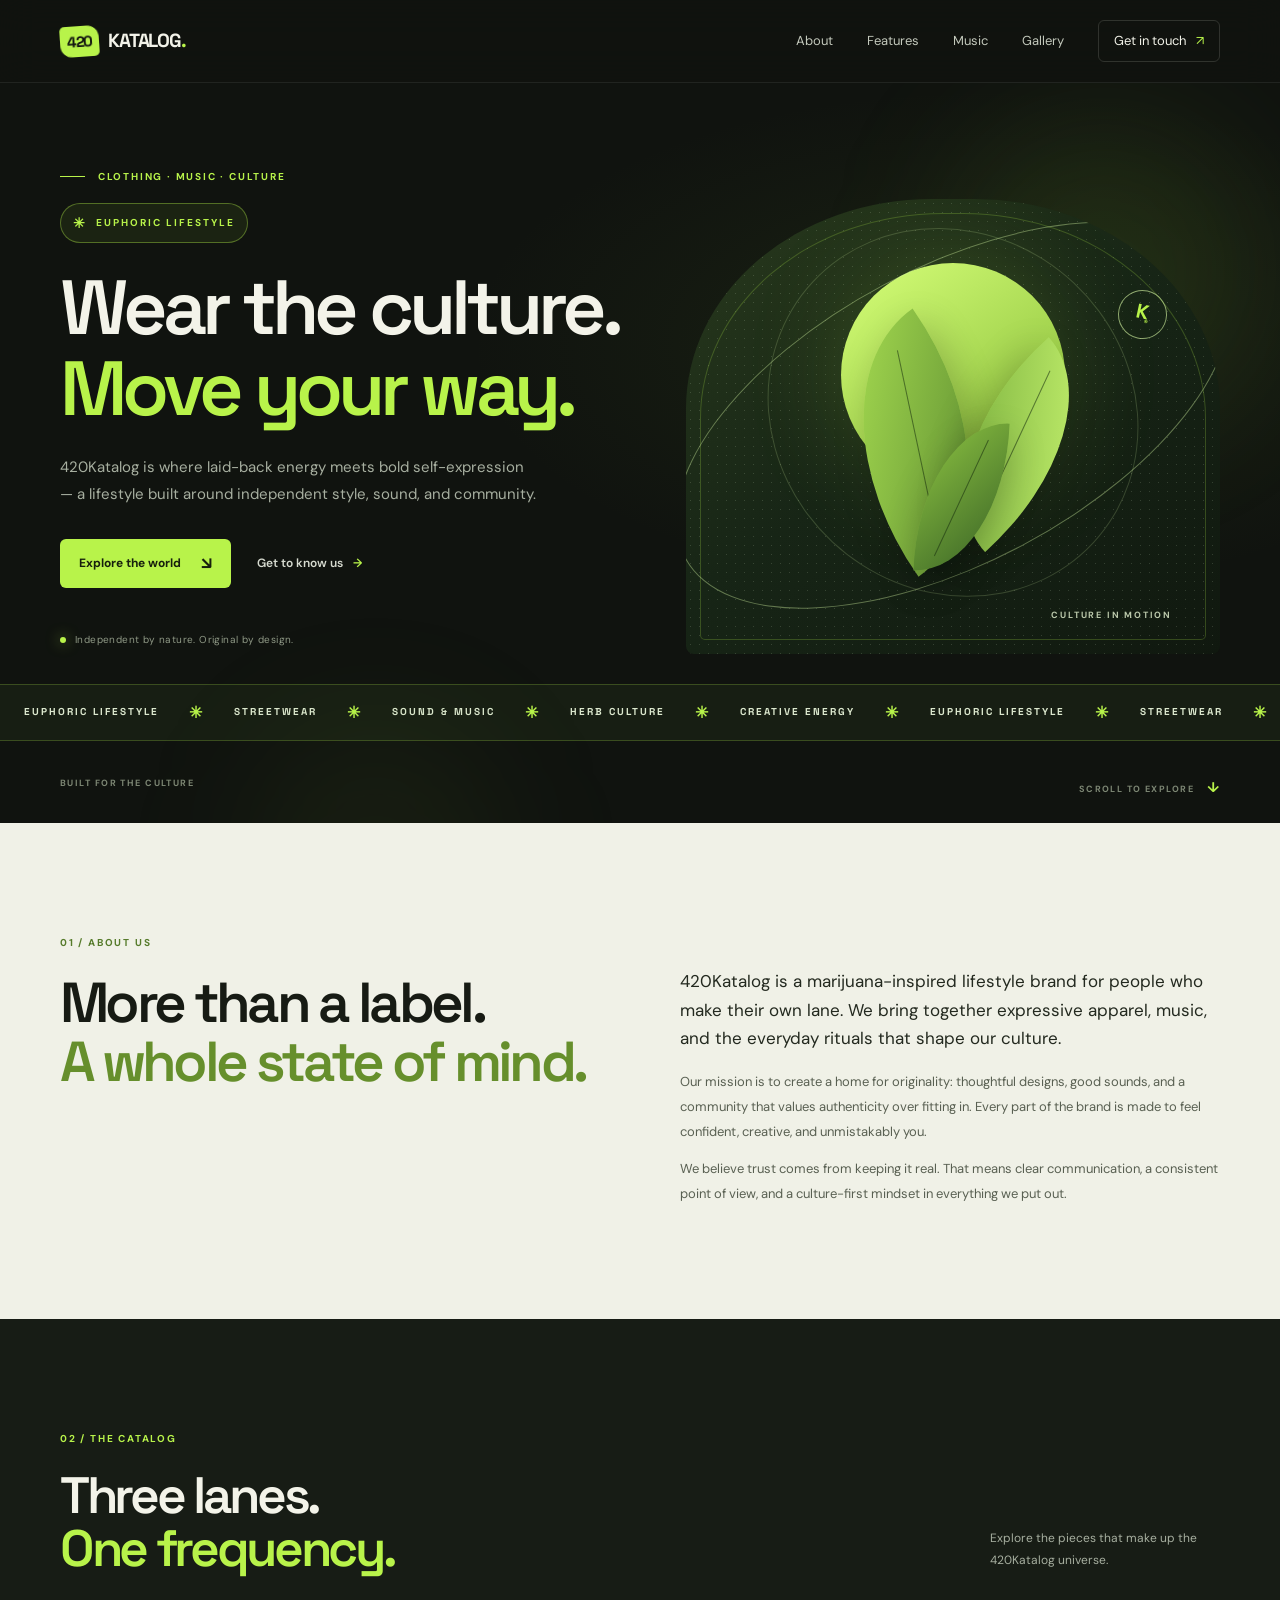
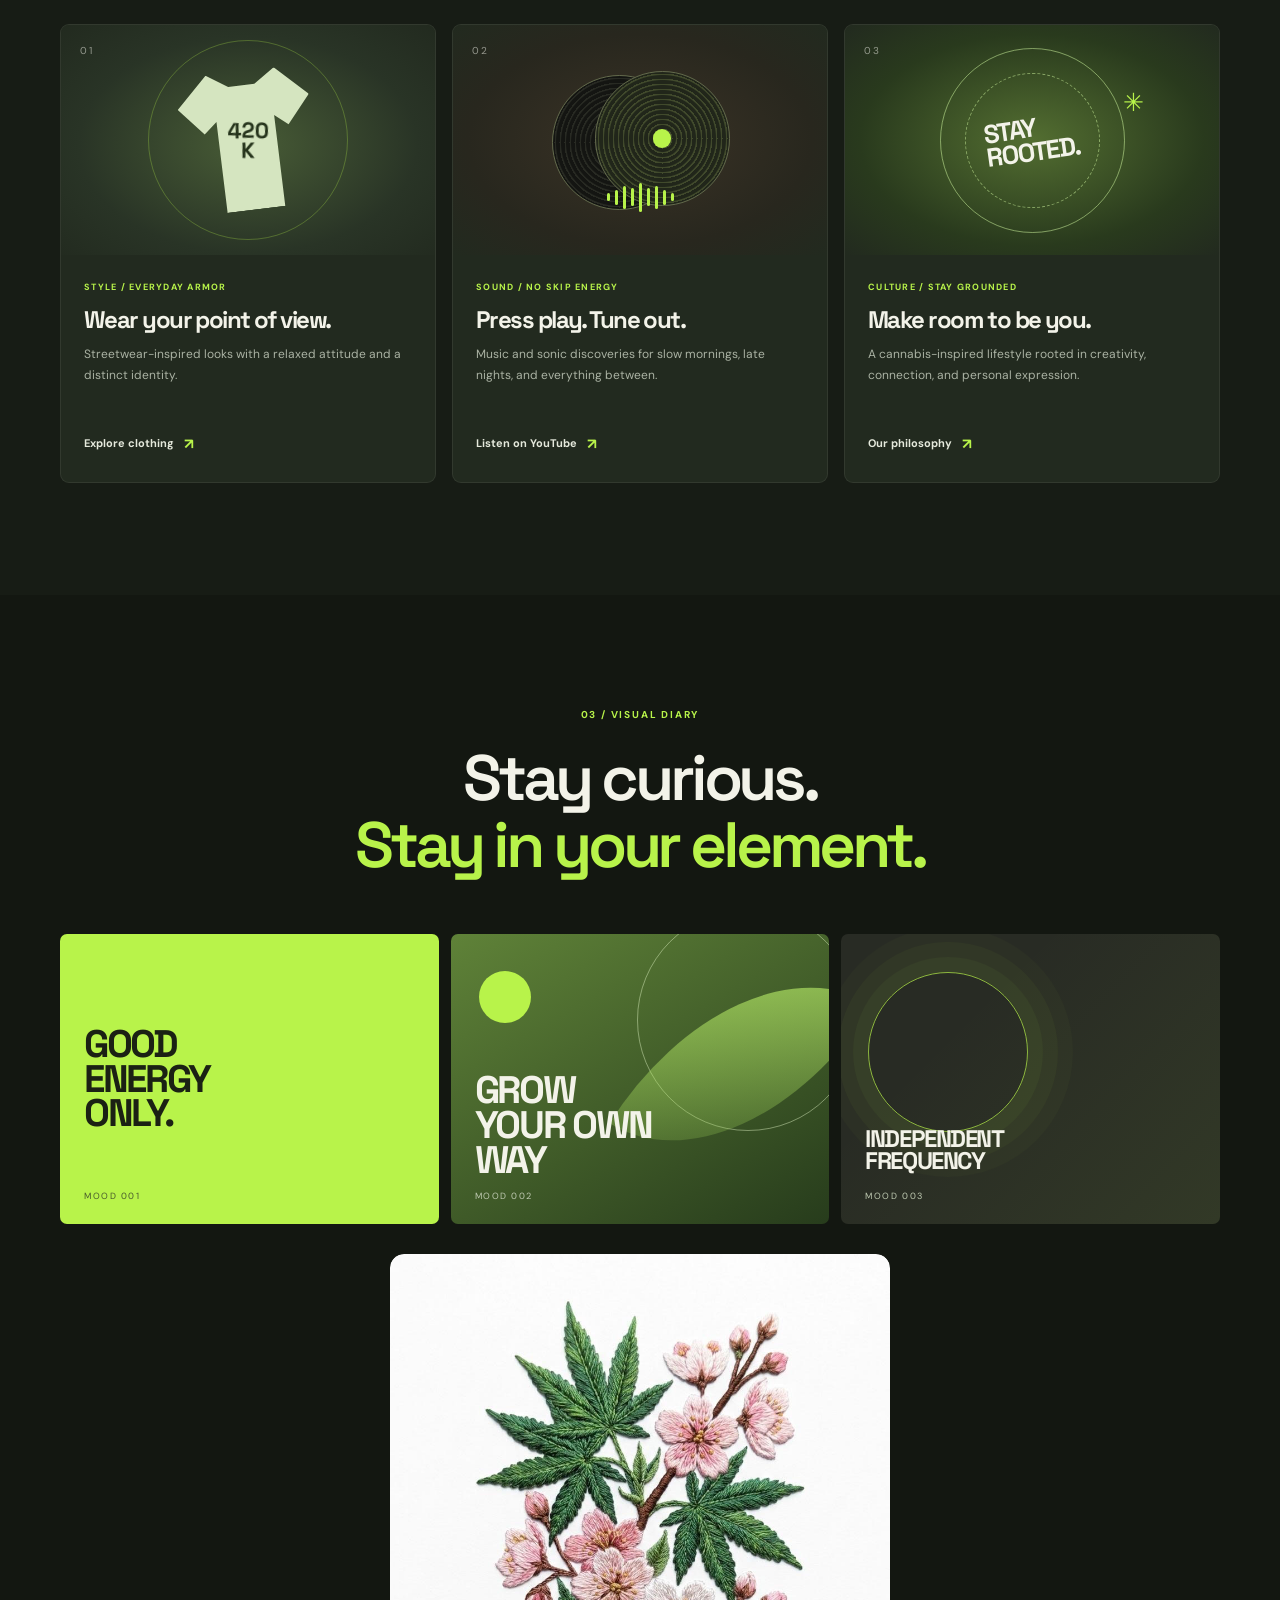
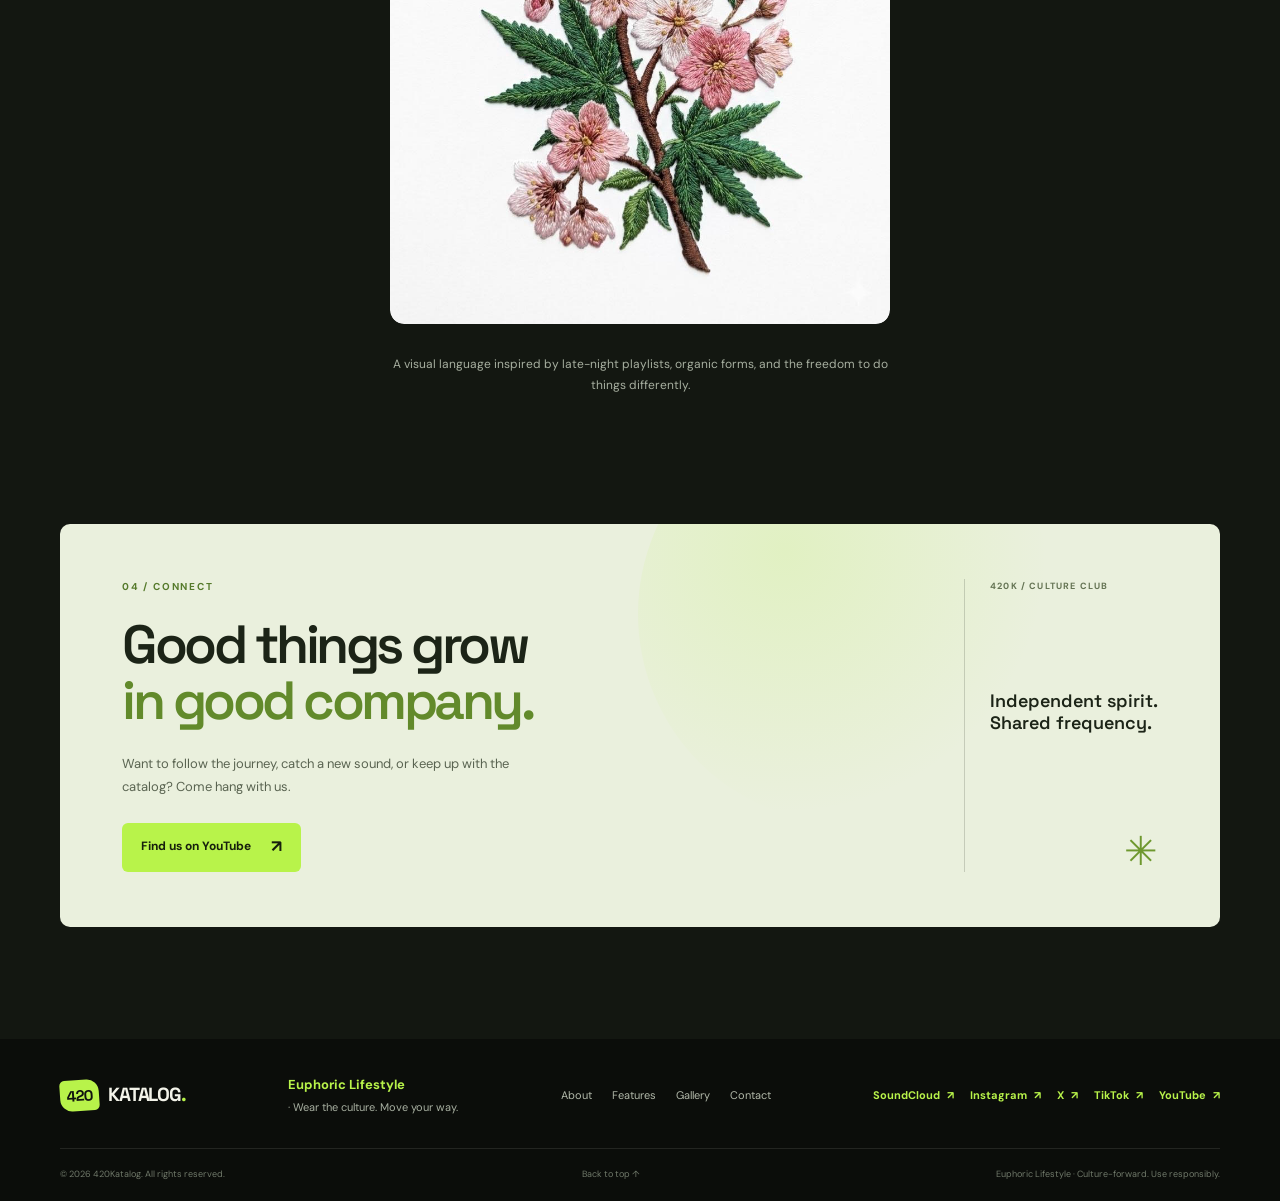
==== commit ce4f72c4: "Add Music link to primary navigation" ====
--- a/index.html
+++ b/index.html
@@ -28,6 +28,7 @@
       <nav class="primary-nav" id="primary-nav" aria-label="Main navigation">
         <a href="#about">About</a>
         <a href="#features">Features</a>
+         <a href="music.html">Music</a>
         <a href="#gallery">Gallery</a>
         <a href="#contact" class="nav-contact">Get in touch <span aria-hidden="true">↗</span></a>
       </nav>
--- a/style.css
+++ b/style.css
@@ -236,3 +236,22 @@
 .footer-tagline { color: var(--green); font-size: 13px; font-weight: 700; }
 .footer-tagline span { display: block; margin-top: 4px; color: var(--muted); font-size: 11px; font-weight: 400; }
 @media (max-width: 600px) { .slogan-chip { margin-bottom: 18px; font-size: 9px; } .ticker-track { gap: 20px; padding-block: 13px; font-size: 9px; } }
+.gallery-photo {
+    margin: 30px auto;
+    max-width: 500px;
+    overflow: hidden;
+    border-radius: 14px;
+}
+
+.gallery-photo img {
+    display: block;
+    width: 100%;
+    height: auto;
+    object-fit: cover;
+    border-radius: 14px;
+    transition: transform 0.3s ease;
+}
+
+.gallery-photo img:hover {
+    transform: scale(1.03);
+}
